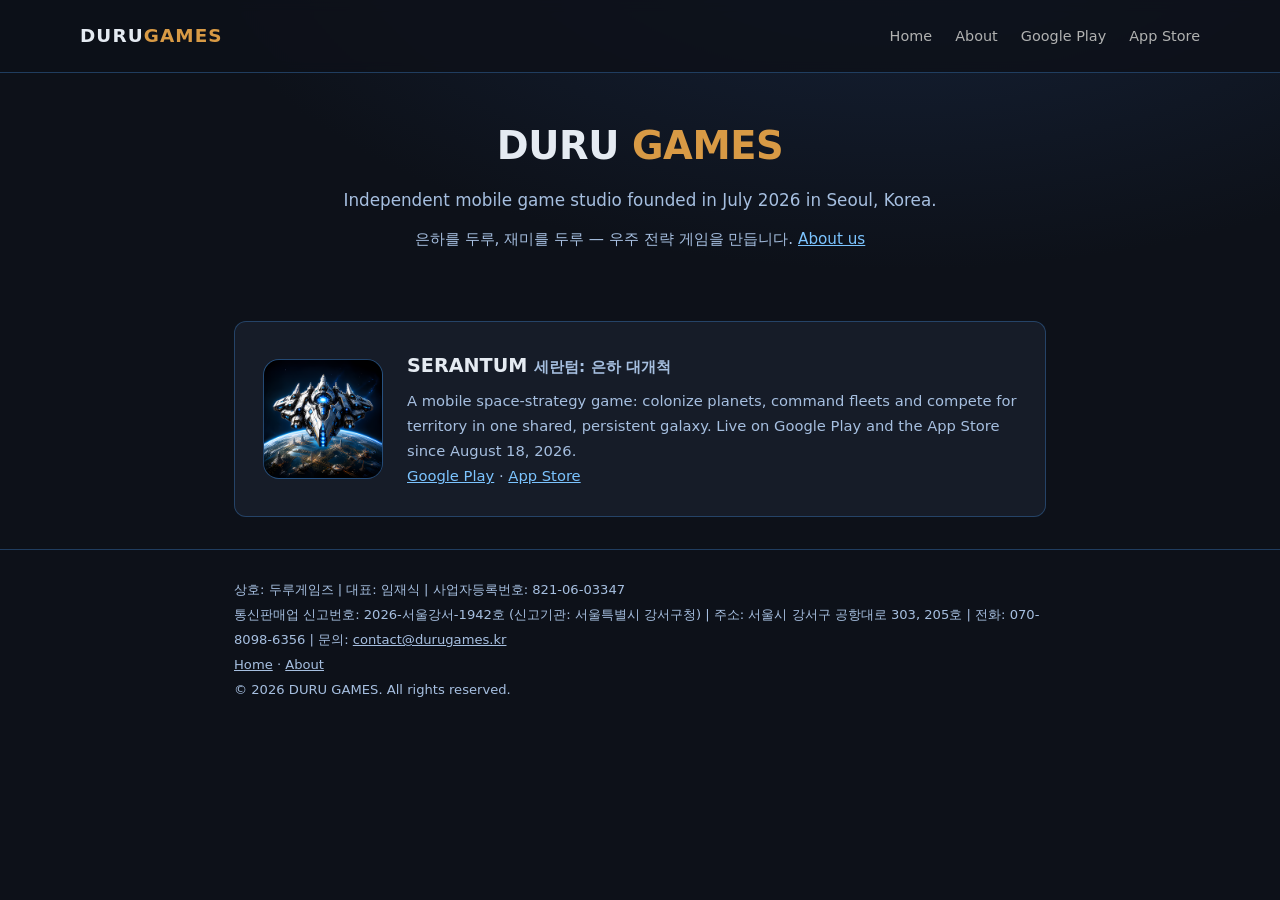
==== index.html @ 08e0bdaf "durugames.kr 정적 사이트 (About 영문·Organization JSON-LD·CNAME·sitemap·robots) — 2026-10 스냅샷 Co-Authored-B" ====
<!DOCTYPE html>
<html lang="en">
<head>
<meta charset="utf-8">
<meta name="viewport" content="width=device-width, initial-scale=1">
<title>DURU GAMES</title>
<meta name="description" content="DURU GAMES (두루게임즈) is an independent mobile game studio founded in July 2026 in Seoul, Korea. Maker of SERANTUM, a space-strategy game set in one shared galaxy.">
<link rel="canonical" href="https://durugames.kr/">
<link rel="stylesheet" href="/style.css?v=20261010">
<script type="application/ld+json">
{
  "@context": "https://schema.org",
  "@type": "Organization",
  "name": "DURU GAMES",
  "alternateName": "두루게임즈",
  "url": "https://durugames.kr/",
  "logo": "https://durugames.kr/assets/serantum-icon.png",
  "foundingDate": "2026-07",
  "foundingLocation": { "@type": "Place", "name": "Seoul, Republic of Korea" },
  "founder": { "@type": "Person", "name": "Jaesik Lim", "alternateName": "임재식" },
  "legalName": "두루게임즈",
  "taxID": "821-06-03347",
  "address": { "@type": "PostalAddress", "streetAddress": "205, 303 Gonghang-daero", "addressLocality": "Gangseo-gu", "addressRegion": "Seoul", "addressCountry": "KR" },
  "contactPoint": [ { "@type": "ContactPoint", "contactType": "business inquiries", "email": "contact@durugames.kr", "telephone": "+82-70-8098-6356" } ],
  "sameAs": [ "https://play.google.com/store/apps/details?id=com.durugames.astradominion", "https://apps.apple.com/kr/app/id6794236876", "https://github.com/durugames" ]
}
</script>
</head>
<body>
<header>
  <div class="wrap">
    <a class="logo" href="/">DURU<span>GAMES</span></a>
    <nav aria-label="Main">
      <a href="/">Home</a>
      <a href="/about/">About</a>
      <a href="https://play.google.com/store/apps/details?id=com.durugames.astradominion">Google Play</a>
      <a href="https://apps.apple.com/kr/app/id6794236876">App Store</a>
    </nav>
  </div>
</header>

<main class="wrap">
  <div class="hero">
    <h1>DURU <span style="color:var(--brand)">GAMES</span></h1>
    <p>Independent mobile game studio founded in July 2026 in Seoul, Korea.</p>
    <p style="color:var(--muted);font-size:0.95rem">은하를 두루, 재미를 두루 — 우주 전략 게임을 만듭니다. <a href="/about/">About us</a></p>
  </div>

  <div class="game-card">
    <div class="thumb"><img src="/assets/serantum-icon.png" alt="SERANTUM icon" style="width:100%;height:100%;object-fit:cover;border-radius:15px"></div>
    <div>
      <h2>SERANTUM <span style="color:var(--muted);font-size:0.8em">세란텀: 은하 대개척</span></h2>
      <p>A mobile space-strategy game: colonize planets, command fleets and compete for territory in one shared, persistent galaxy. Live on Google Play and the App Store since August 18, 2026.</p>
      <p><a href="https://play.google.com/store/apps/details?id=com.durugames.astradominion">Google Play</a> · <a href="https://apps.apple.com/kr/app/id6794236876">App Store</a></p>
    </div>
  </div>
</main>

<footer>
  <div class="wrap">
    상호: 두루게임즈 | 대표: 임재식 | 사업자등록번호: 821-06-03347<br>
    통신판매업 신고번호: 2026-서울강서-1942호 (신고기관: 서울특별시 강서구청) |
    주소: 서울시 강서구 공항대로 303, 205호 | 전화: 070-8098-6356 |
    문의: <a href="mailto:contact@durugames.kr">contact@durugames.kr</a><br>
    <a href="/">Home</a> · <a href="/about/">About</a><br>
    © 2026 DURU GAMES. All rights reserved.
  </div>
</footer>
</body>
</html>
---- style.css ----
:root {
  --bg: #0d1119;
  --bg-grad: radial-gradient(1200px 600px at 70% -10%, #16233a 0%, #0d1119 60%);
  --panel: #161c28;
  --panel-border: rgba(56, 115, 179, 0.45);
  --text: #e5ebf2;
  --muted: #a6bfe0;
  --accent: #59d9ff;
  --link: #7cc4ff;
  --brand: #d89a45; /* 세란텀 페이지 --ser-mark와 동일 — 헤더 브랜드 색 */
}

* { margin: 0; padding: 0; box-sizing: border-box; }

body {
  font-family: "Pretendard Variable", Pretendard, -apple-system, BlinkMacSystemFont,
    "Apple SD Gothic Neo", "Malgun Gothic", system-ui, sans-serif;
  background: var(--bg) var(--bg-grad) no-repeat;
  color: var(--text);
  line-height: 1.7;
  min-height: 100vh;
}

.wrap { max-width: 860px; margin: 0 auto; padding: 0 24px; }

header {
  border-bottom: 1px solid var(--panel-border);
  background: rgba(13, 17, 25, 0.85);
  backdrop-filter: blur(6px);
  position: sticky; top: 0; z-index: 10;
}
header .wrap {
  display: flex; align-items: center; justify-content: space-between;
  height: 72px;
  width: min(100% - 48px, 1120px); max-width: none; padding: 0;
}
.logo {
  font-weight: 800; font-size: 1.15rem; letter-spacing: 0.06em;
  color: var(--text); text-decoration: none;
}
.logo span { color: var(--brand); }
nav a {
  color: rgba(240, 240, 235, 0.72); text-decoration: none; font-size: 0.9rem;
  margin-left: 18px;
}
nav a:hover { color: var(--brand); }
nav a[aria-current="page"] { color: #fff; }

main { padding: 56px 0 80px; }

h1 { font-size: 1.9rem; margin-bottom: 8px; letter-spacing: -0.01em; }
.sub { color: var(--muted); margin-bottom: 40px; font-size: 0.95rem; }

h2 {
  font-size: 1.2rem; margin: 40px 0 12px;
  padding-left: 12px; border-left: 3px solid var(--accent);
}
h3 { font-size: 1.02rem; margin: 24px 0 8px; color: var(--accent); }
p, li { color: var(--text); font-size: 0.96rem; }
main p { margin-bottom: 12px; }
ul, ol { padding-left: 22px; margin-bottom: 12px; }
li { margin-bottom: 4px; }
a { color: var(--link); }
strong { color: #fff; }

.card {
  background: var(--panel); border: 1px solid var(--panel-border);
  border-radius: 10px; padding: 24px 28px; margin-bottom: 20px;
}
.card h2 { margin-top: 0; }

table {
  width: 100%; border-collapse: collapse; margin: 12px 0 20px;
  font-size: 0.9rem;
}
th, td {
  border: 1px solid rgba(56, 115, 179, 0.3);
  padding: 8px 12px; text-align: left; vertical-align: top;
}
th { background: rgba(56, 115, 179, 0.15); color: var(--muted); white-space: nowrap; }

.notice {
  border: 1px solid rgba(89, 217, 255, 0.4);
  background: rgba(89, 217, 255, 0.07);
  border-radius: 8px; padding: 14px 18px; margin: 16px 0;
  font-size: 0.92rem;
}

.btn {
  display: inline-block; background: #26527f; color: #fff;
  padding: 12px 26px; border-radius: 8px; text-decoration: none;
  border: 0; cursor: pointer; font: inherit; font-weight: 600; margin: 8px 0;
}
.btn:hover { background: #2f649b; }

.form-help, .support-note { color: var(--muted); font-size: 0.85rem; }
.support-note { margin-top: 18px; }

.deletion-dialog {
  width: min(720px, calc(100% - 40px)); max-width: none; max-height: 90dvh;
  margin: auto; padding: 0; border: 1px solid var(--panel-border); border-radius: 14px;
  background: var(--panel); color: var(--text); box-shadow: 0 24px 80px rgba(0, 0, 0, 0.65);
  overflow: hidden; color-scheme: dark;
}
.deletion-dialog::backdrop { background: rgba(4, 8, 14, 0.78); backdrop-filter: blur(4px); }
.dialog-shell { display: flex; flex-direction: column; max-height: 90dvh; }
.dialog-header {
  display: flex; align-items: flex-start; justify-content: space-between; gap: 20px;
  padding: 20px 24px 18px; border-bottom: 1px solid var(--panel-border);
  background: #131a26; flex: 0 0 auto;
}
.dialog-header span { color: var(--accent); font-size: 0.75rem; font-weight: 700; }
.dialog-header h2 { margin: 2px 0 0; padding: 0; border: 0; font-size: 1.35rem; }
.dialog-close {
  width: 42px; height: 42px; border: 1px solid var(--panel-border); border-radius: 50%;
  background: transparent; color: var(--text); cursor: pointer; font: 300 1.7rem/1 sans-serif;
  flex: 0 0 auto;
}
.dialog-close:hover { color: var(--accent); border-color: var(--accent); }
.dialog-body { padding: 22px 24px 26px; overflow-y: auto; overscroll-behavior: contain; }
.dialog-intro { color: var(--muted); font-size: 0.9rem; }

.request-form { margin-top: 20px; }
.form-grid {
  display: grid; grid-template-columns: repeat(2, minmax(0, 1fr)); gap: 16px 20px;
}
.field { display: flex; flex-direction: column; gap: 6px; }
.field.full { grid-column: 1 / -1; }
.field label, .check-field { font-size: 0.9rem; font-weight: 600; color: var(--text); }
.field small { color: var(--muted); font-size: 0.78rem; }
.field input, .field select, .field textarea {
  width: 100%; border: 1px solid var(--panel-border); border-radius: 7px;
  background: #0d1420; color: var(--text); padding: 10px 12px;
  font: inherit; line-height: 1.45;
}
.field textarea { min-height: 100px; resize: vertical; }
.field input:focus, .field select:focus, .field textarea:focus {
  outline: 2px solid rgba(89, 217, 255, 0.35); border-color: var(--accent);
}
.check-field {
  display: flex; gap: 10px; align-items: flex-start; margin-top: 18px; font-weight: 400;
}
.check-field input { margin-top: 6px; flex: 0 0 auto; }
.form-actions { display: flex; align-items: center; gap: 14px; margin-top: 18px; flex-wrap: wrap; }
.form-actions .btn:disabled { cursor: wait; opacity: 0.6; }
.form-status { min-height: 1.5em; color: var(--muted); font-size: 0.9rem; }
.form-status.ok { color: #7ee3a1; }
.form-status.error { color: #ff9393; }

.hero { text-align: center; padding: 40px 0 24px; }
.hero h1 { font-size: 2.4rem; }
.hero p { color: var(--muted); font-size: 1.05rem; }

.game-card {
  display: flex; gap: 24px; align-items: center;
  background: var(--panel); border: 1px solid var(--panel-border);
  border-radius: 12px; padding: 28px; margin: 32px 0;
}
.game-card .thumb {
  width: 120px; height: 120px; border-radius: 16px; flex-shrink: 0;
  background: linear-gradient(135deg, #1b3a5c, #0e1a2b);
  border: 1px solid var(--panel-border);
  display: flex; align-items: center; justify-content: center;
  font-size: 2.4rem;
}
.game-card h2 { border: none; padding: 0; margin: 0 0 6px; }
.game-card p { color: var(--muted); font-size: 0.92rem; margin: 0; }

footer {
  border-top: 1px solid var(--panel-border);
  padding: 28px 0 40px; color: var(--muted); font-size: 0.82rem;
}
footer .wrap { line-height: 1.9; }
footer a { color: var(--muted); }

.placeholder { color: #e8b34b; }

@media (max-width: 600px) {
  nav a { margin-left: 12px; font-size: 0.82rem; }
  nav a:nth-child(n + 3) { display: none; } /* 세란텀 페이지와 동일 규칙 — 모바일은 앞 2개만 */
  .game-card { flex-direction: column; text-align: center; }
  .form-grid { grid-template-columns: 1fr; }
  .field.full { grid-column: auto; }
  .deletion-dialog { width: calc(100% - 16px); max-height: calc(100dvh - 16px); border-radius: 12px; }
  .dialog-shell { max-height: calc(100dvh - 16px); }
  .dialog-header { padding: 15px 16px 14px; }
  .dialog-header h2 { font-size: 1.15rem; }
  .dialog-close { width: 40px; height: 40px; }
  .dialog-body { padding: 16px 16px 20px; }
  .request-form { margin-top: 16px; }
  .form-grid { gap: 14px; }
  .form-actions { align-items: stretch; }
  .form-actions .btn, .form-status { width: 100%; }
  .delete-page .card > .btn { width: 100%; text-align: center; }
  h1 { font-size: 1.5rem; }
  .hero h1 { font-size: 1.9rem; }
}
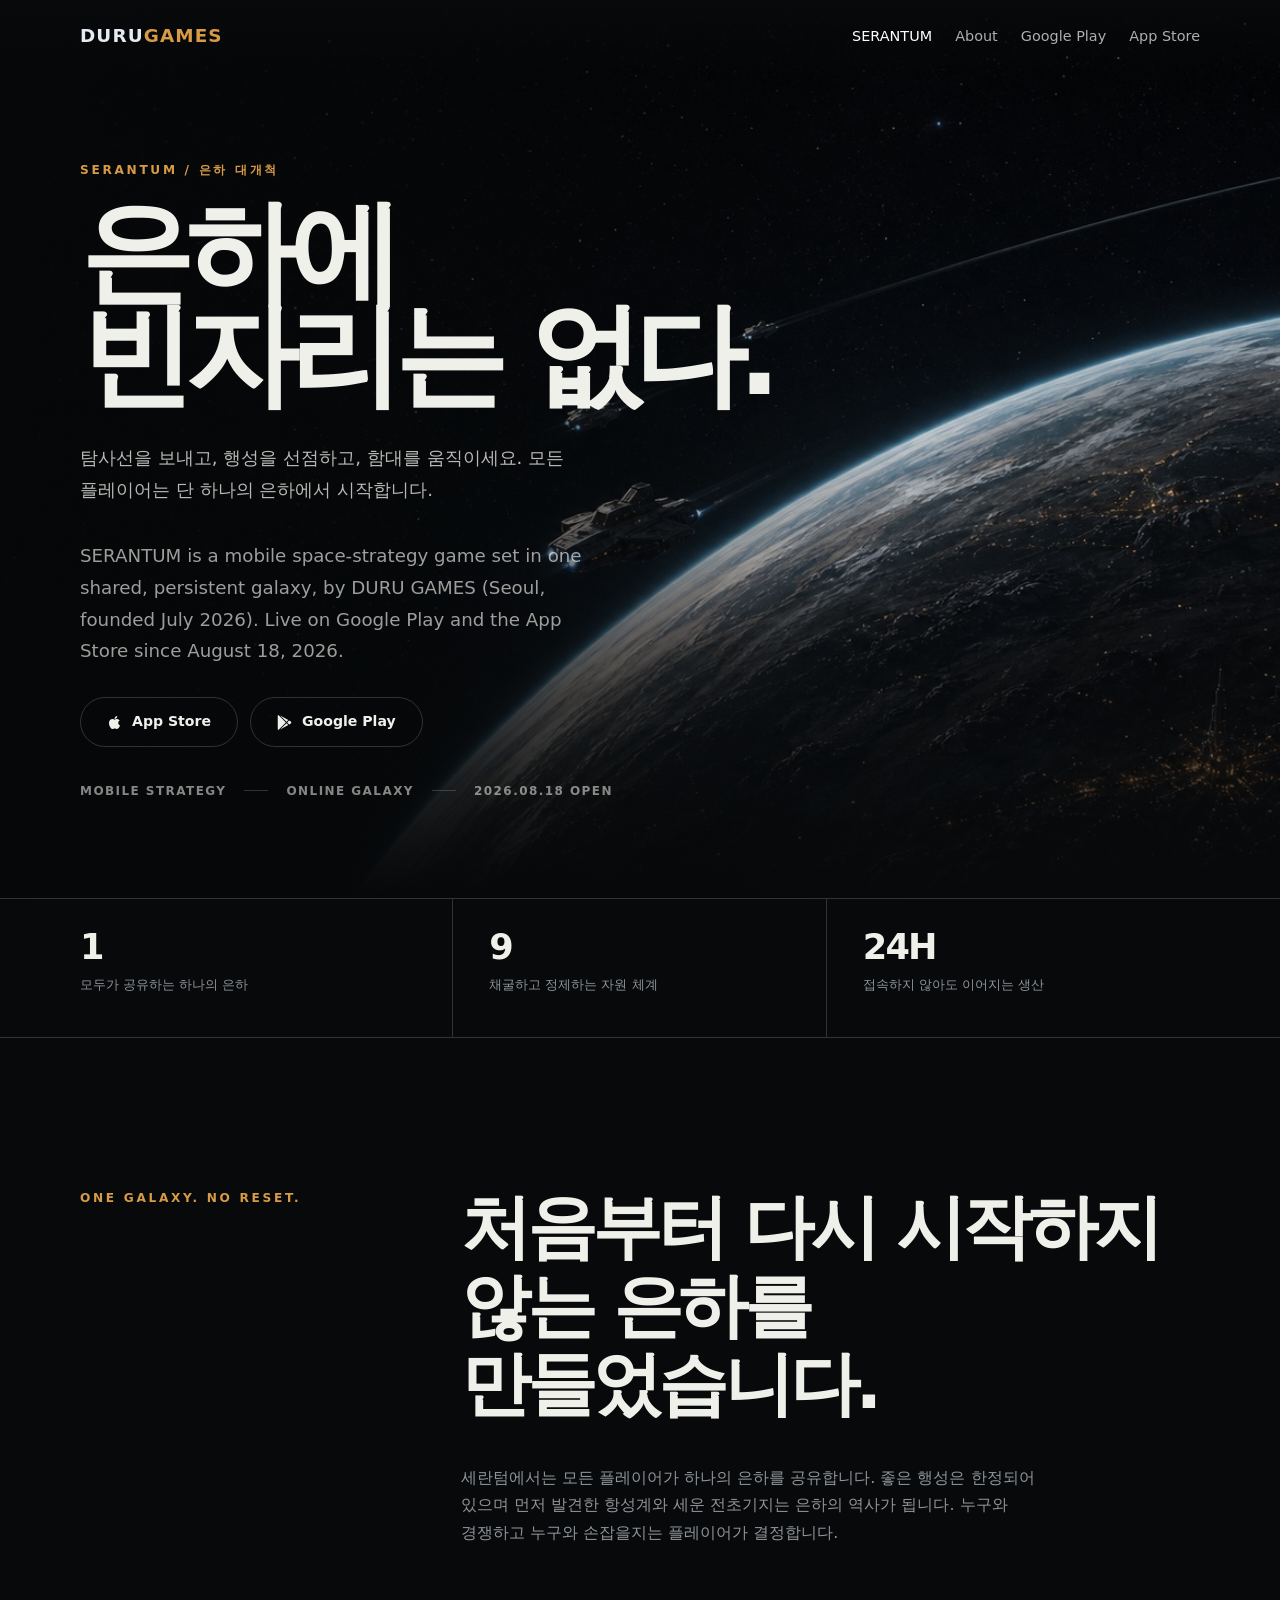
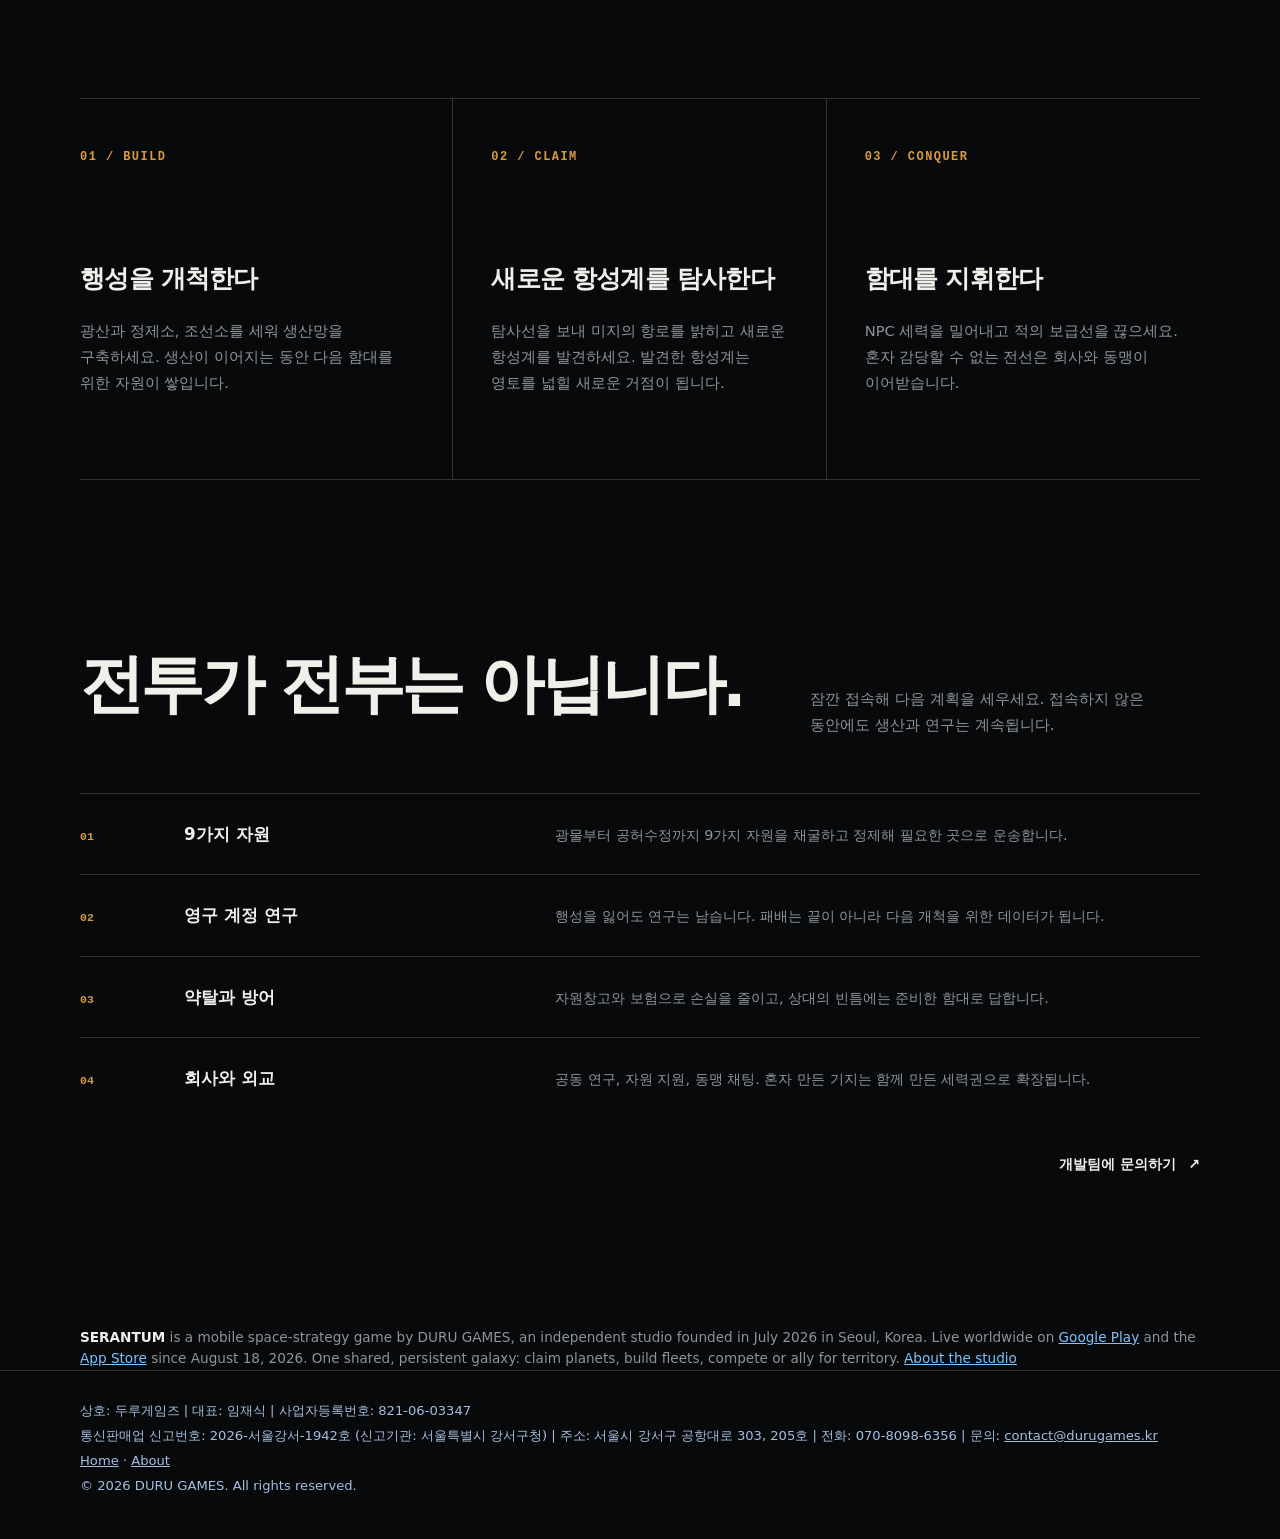
==== commit e4aa0dcf: "feat(index): 메인을 SERANTUM 제품 랜딩으로 교체 (영문 리드·스토어 링크·VideoGame JSON-LD·.kr 연락처), 외부 경로 정리 Co-Authored-" ====
--- a/index.html
+++ b/index.html
@@ -1,37 +1,332 @@
 <!DOCTYPE html>
-<html lang="en">
+<html lang="ko">
 <head>
 <meta charset="utf-8">
 <meta name="viewport" content="width=device-width, initial-scale=1">
-<title>DURU GAMES</title>
-<meta name="description" content="DURU GAMES (두루게임즈) is an independent mobile game studio founded in July 2026 in Seoul, Korea. Maker of SERANTUM, a space-strategy game set in one shared galaxy.">
+<meta name="theme-color" content="#07090b">
+<title>SERANTUM | DURU GAMES</title>
+<meta name="description" content="하나의 은하, 한정된 좌표. 행성을 개척하고 함대를 이끄는 모바일 우주 전략 게임 세란텀. | SERANTUM is a live mobile space-strategy game by DURU GAMES (Seoul, Korea, founded July 2026), released worldwide on Google Play and the App Store on August 18, 2026.">
 <link rel="canonical" href="https://durugames.kr/">
-<link rel="stylesheet" href="/style.css?v=20261010">
 <script type="application/ld+json">
 {
   "@context": "https://schema.org",
-  "@type": "Organization",
-  "name": "DURU GAMES",
-  "alternateName": "두루게임즈",
+  "@type": "VideoGame",
+  "name": "SERANTUM",
+  "alternateName": "세란텀: 은하 대개척",
   "url": "https://durugames.kr/",
-  "logo": "https://durugames.kr/assets/serantum-icon.png",
-  "foundingDate": "2026-07",
-  "foundingLocation": { "@type": "Place", "name": "Seoul, Republic of Korea" },
-  "founder": { "@type": "Person", "name": "Jaesik Lim", "alternateName": "임재식" },
-  "legalName": "두루게임즈",
-  "taxID": "821-06-03347",
-  "address": { "@type": "PostalAddress", "streetAddress": "205, 303 Gonghang-daero", "addressLocality": "Gangseo-gu", "addressRegion": "Seoul", "addressCountry": "KR" },
-  "contactPoint": [ { "@type": "ContactPoint", "contactType": "business inquiries", "email": "contact@durugames.kr", "telephone": "+82-70-8098-6356" } ],
-  "sameAs": [ "https://play.google.com/store/apps/details?id=com.durugames.astradominion", "https://apps.apple.com/kr/app/id6794236876", "https://github.com/durugames" ]
+  "image": "https://durugames.kr/assets/serantum-hero.jpg",
+  "description": "A mobile space-strategy game: colonize planets, command fleets and compete for territory in one shared, persistent galaxy.",
+  "applicationCategory": "Game",
+  "genre": "Strategy",
+  "operatingSystem": "Android, iOS",
+  "datePublished": "2026-08-18",
+  "inLanguage": "ko",
+  "sameAs": ["https://play.google.com/store/apps/details?id=com.durugames.astradominion", "https://apps.apple.com/kr/app/id6794236876"],
+  "publisher": { "@type": "Organization", "name": "DURU GAMES", "alternateName": "두루게임즈", "url": "https://durugames.kr/", "foundingDate": "2026-07", "foundingLocation": { "@type": "Place", "name": "Seoul, Republic of Korea" } }
 }
 </script>
+<meta property="og:title" content="세란텀: 은하 대개척">
+<meta property="og:description" content="하나의 은하, 한정된 좌표. 먼저 발견하고 먼저 차지하세요.">
+<meta property="og:image" content="https://durugames.kr/assets/serantum-hero.jpg">
+<link rel="preload" as="image" href="/assets/serantum-hero.jpg" fetchpriority="high">
+<link rel="stylesheet" href="/style.css?v=20260812">
+<style>
+:root {
+  --ser-bg: #07090b;
+  --ser-ink: #f0f0eb;
+  --ser-dim: #8f9498;
+  --ser-line: rgba(240, 240, 235, 0.18);
+  --ser-mark: #d89a45;
+}
+
+body {
+  background-color: var(--ser-bg);
+  background-image: linear-gradient(rgba(7, 9, 11, 0.06), rgba(7, 9, 11, 0.18)), url("/assets/serantum-sections-v2.jpg");
+  background-position: center;
+  background-size: cover;
+  background-attachment: fixed;
+  background-repeat: no-repeat;
+  color: var(--ser-ink);
+  word-break: keep-all;
+  overflow-wrap: break-word;
+}
+
+main { padding: 0; }
+
+header {
+  position: absolute;
+  inset: 0 0 auto;
+  z-index: 10;
+  border: 0;
+  background: linear-gradient(#07090b, transparent);
+  backdrop-filter: none;
+}
+
+header .wrap,
+.serantum-shell {
+  width: min(100% - 48px, 1120px);
+  max-width: none;
+  margin-inline: auto;
+  padding: 0;
+}
+
+header .wrap { height: 72px; }
+.logo span, nav a:hover { color: var(--ser-mark); }
+nav a { color: rgba(240, 240, 235, 0.72); }
+nav a[aria-current="page"] { color: #fff; }
+
+.game-hero {
+  position: relative;
+  min-height: min(880px, 100svh);
+  display: flex;
+  align-items: flex-end;
+  overflow: hidden;
+  isolation: isolate;
+}
+
+.game-hero::after {
+  content: "";
+  position: absolute;
+  inset: 0;
+  z-index: -1;
+  background:
+    linear-gradient(90deg, rgba(5, 7, 8, 0.94) 0%, rgba(5, 7, 8, 0.62) 37%, rgba(5, 7, 8, 0.06) 72%),
+    linear-gradient(0deg, var(--ser-bg) 0%, transparent 38%);
+}
+
+.game-hero__art {
+  position: absolute;
+  inset: 0;
+  z-index: -2;
+  width: 100%;
+  height: 100%;
+  object-fit: cover;
+  object-position: 58% center;
+}
+
+.game-hero__content { padding: 160px 0 96px; }
+
+.eyebrow {
+  margin: 0 0 20px;
+  color: var(--ser-mark);
+  font-size: 0.76rem;
+  font-weight: 700;
+  letter-spacing: 0.22em;
+  text-transform: uppercase;
+}
+
+.game-hero h1 {
+  max-width: 780px;
+  margin: 0;
+  font-size: clamp(3.5rem, 8.8vw, 7.5rem);
+  font-weight: 800;
+  line-height: 0.92;
+  letter-spacing: -0.075em;
+}
+
+.game-hero__lead {
+  max-width: 520px;
+  margin: 34px 0 0;
+  color: rgba(240, 240, 235, 0.76);
+  font-size: clamp(1rem, 1.8vw, 1.14rem);
+  line-height: 1.75;
+}
+
+.game-hero__link {
+  display: inline-flex;
+  gap: 14px;
+  align-items: center;
+  margin-top: 26px;
+  padding: 10px 0;
+  border-bottom: 1px solid var(--ser-line);
+  color: var(--ser-ink);
+  font-size: 0.86rem;
+  font-weight: 650;
+  text-decoration: none;
+}
+
+.game-hero__link:hover { color: var(--ser-mark); }
+
+.store-links {
+  display: flex;
+  gap: 12px;
+  margin-top: 30px;
+}
+
+.store-links a {
+  display: inline-flex;
+  align-items: center;
+  gap: 10px;
+  padding: 12px 26px;
+  border: 1px solid var(--ser-line);
+  border-radius: 999px;
+  color: var(--ser-ink);
+  font-size: 0.88rem;
+  font-weight: 650;
+  text-decoration: none;
+}
+
+.store-links a:hover {
+  border-color: var(--ser-mark);
+  color: var(--ser-mark);
+}
+
+.store-links svg { width: 15px; height: 15px; fill: currentColor; }
+
+.systems__contact {
+  display: flex;
+  justify-content: flex-end;
+  align-items: center;
+  gap: 12px;
+  margin-top: 34px;
+  color: var(--ser-ink);
+  font-size: 0.88rem;
+  font-weight: 650;
+  text-decoration: none;
+}
+
+.systems__contact:hover { color: var(--ser-mark); }
+
+.game-hero__meta {
+  display: flex;
+  gap: 18px;
+  align-items: center;
+  margin-top: 34px;
+  color: rgba(240, 240, 235, 0.55);
+  font-size: 0.75rem;
+  font-weight: 650;
+  letter-spacing: 0.12em;
+}
+
+.game-hero__meta span + span::before {
+  content: "";
+  display: inline-block;
+  width: 24px;
+  height: 1px;
+  margin: 0 18px 4px 0;
+  background: var(--ser-line);
+}
+
+.signal-strip {
+  border-block: 1px solid var(--ser-line);
+}
+
+.signal-strip .serantum-shell {
+  display: grid;
+  grid-template-columns: repeat(3, 1fr);
+}
+
+.signal {
+  min-height: 138px;
+  padding: 30px 36px;
+  border-right: 1px solid var(--ser-line);
+}
+
+.signal:first-child { padding-left: 0; }
+.signal:last-child { padding-right: 0; border-right: 0; }
+.signal b { display: block; font-size: 2.2rem; line-height: 1; letter-spacing: -0.05em; }
+.signal span { display: block; margin-top: 10px; color: var(--ser-dim); font-size: 0.8rem; }
+
+.statement {
+  display: grid;
+  grid-template-columns: 0.6fr 1.4fr;
+  gap: 64px;
+  padding: 150px 0 140px;
+}
+
+.statement h2 {
+  max-width: 790px;
+  margin: 0;
+  padding: 0;
+  border: 0;
+  font-size: clamp(2.4rem, 5.5vw, 4.8rem);
+  line-height: 1.12;
+  letter-spacing: -0.06em;
+}
+
+.statement h2 em { color: var(--ser-mark); font-style: normal; }
+.statement__body { max-width: 590px; margin-top: 40px; color: var(--ser-dim); font-size: 1rem; }
+
+.chapters {
+  display: grid;
+  grid-template-columns: repeat(3, 1fr);
+  border-block: 1px solid var(--ser-line);
+}
+
+.chapter {
+  min-height: 380px;
+  padding: 42px 38px 48px;
+  border-right: 1px solid var(--ser-line);
+}
+
+.chapter:first-child { padding-left: 0; }
+.chapter:last-child { padding-right: 0; border-right: 0; }
+.chapter__number { color: var(--ser-mark); font: 600 0.75rem/1 ui-monospace, SFMono-Regular, Menlo, monospace; letter-spacing: 0.12em; }
+.chapter h3 { margin: 90px 0 18px; color: var(--ser-ink); font-size: 1.55rem; letter-spacing: -0.03em; }
+.chapter p { margin: 0; color: var(--ser-dim); font-size: 0.92rem; line-height: 1.75; }
+
+.systems { padding: 150px 0; }
+.systems__head { display: flex; justify-content: space-between; gap: 32px; align-items: end; margin-bottom: 54px; }
+.systems h2 { margin: 0; padding: 0; border: 0; font-size: clamp(2.2rem, 5vw, 4rem); letter-spacing: -0.055em; }
+.systems__head p { max-width: 390px; margin: 0; color: var(--ser-dim); }
+
+.system {
+  display: grid;
+  grid-template-columns: 80px 0.7fr 1.3fr;
+  gap: 24px;
+  align-items: baseline;
+  padding: 26px 0;
+  border-top: 1px solid var(--ser-line);
+}
+
+.system:last-child { border-bottom: 1px solid var(--ser-line); }
+.system__index { color: var(--ser-mark); font: 600 0.72rem/1 ui-monospace, SFMono-Regular, Menlo, monospace; }
+.system h3 { margin: 0; color: var(--ser-ink); font-size: 1.05rem; }
+.system p { margin: 0; color: var(--ser-dim); font-size: 0.9rem; }
+
+footer { border-color: var(--ser-line); }
+footer .wrap { width: min(100% - 48px, 1120px); max-width: none; padding: 0; }
+footer .production-note { margin: 12px 0 0; color: var(--ser-dim); font-size: 0.72rem; }
+
+@media (max-width: 760px) {
+  header .wrap,
+  .serantum-shell,
+  footer .wrap { width: min(100% - 36px, 1120px); }
+  header .wrap { height: 64px; }
+  nav a { margin-left: 14px; }
+  nav a:nth-child(n + 3) { display: none; }
+  .game-hero { min-height: 720px; }
+  .game-hero::after { background: linear-gradient(0deg, var(--ser-bg) 2%, rgba(5, 7, 8, 0.2) 67%, rgba(5, 7, 8, 0.68) 100%); }
+  .game-hero__art { object-position: 68% center; }
+  .game-hero__content { padding: 130px 0 72px; }
+  .game-hero h1 { max-width: 520px; font-size: clamp(3.15rem, 15vw, 5.2rem); }
+  .game-hero__lead { max-width: 440px; }
+  .game-hero__meta { flex-wrap: wrap; gap: 10px 14px; }
+  .game-hero__meta span + span::before { width: 14px; margin-right: 14px; }
+  .signal-strip .serantum-shell { grid-template-columns: 1fr; }
+  .signal, .signal:first-child, .signal:last-child { min-height: auto; padding: 22px 0; border-right: 0; border-bottom: 1px solid var(--ser-line); }
+  .signal:last-child { border-bottom: 0; }
+  .signal b { font-size: 1.7rem; }
+  .statement { grid-template-columns: 1fr; gap: 28px; padding: 100px 0; }
+  .statement__body { margin-top: 26px; }
+  .chapters { grid-template-columns: 1fr; }
+  .chapter, .chapter:first-child, .chapter:last-child { min-height: auto; padding: 34px 0 40px; border-right: 0; border-bottom: 1px solid var(--ser-line); }
+  .chapter:last-child { border-bottom: 0; }
+  .chapter h3 { margin: 48px 0 14px; }
+  .systems { padding: 100px 0; }
+  .systems__head { display: block; }
+  .systems__head p { margin-top: 20px; }
+  .system { grid-template-columns: 46px 1fr; gap: 10px 16px; }
+  .system p { grid-column: 2; }
+}
+</style>
 </head>
 <body>
 <header>
   <div class="wrap">
     <a class="logo" href="/">DURU<span>GAMES</span></a>
     <nav aria-label="Main">
-      <a href="/">Home</a>
+      <a href="/" aria-current="page">SERANTUM</a>
       <a href="/about/">About</a>
       <a href="https://play.google.com/store/apps/details?id=com.durugames.astradominion">Google Play</a>
       <a href="https://apps.apple.com/kr/app/id6794236876">App Store</a>
@@ -39,21 +334,96 @@
   </div>
 </header>
 
-<main class="wrap">
-  <div class="hero">
-    <h1>DURU <span style="color:var(--brand)">GAMES</span></h1>
-    <p>Independent mobile game studio founded in July 2026 in Seoul, Korea.</p>
-    <p style="color:var(--muted);font-size:0.95rem">은하를 두루, 재미를 두루 — 우주 전략 게임을 만듭니다. <a href="/about/">About us</a></p>
-  </div>
-
-  <div class="game-card">
-    <div class="thumb"><img src="/assets/serantum-icon.png" alt="SERANTUM icon" style="width:100%;height:100%;object-fit:cover;border-radius:15px"></div>
+<main>
+  <section class="game-hero" aria-labelledby="serantum-title">
+    <img class="game-hero__art" src="/assets/serantum-hero.jpg" alt="개척 행성 궤도로 진입하는 세 척의 함선" width="1915" height="821" fetchpriority="high">
+    <div class="serantum-shell game-hero__content">
+      <p class="eyebrow">SERANTUM / 은하 대개척</p>
+      <h1 id="serantum-title">은하에<br>빈자리는 없다.</h1>
+      <p class="game-hero__lead">탐사선을 보내고, 행성을 선점하고, 함대를 움직이세요. 모든 플레이어는 단 하나의 은하에서 시작합니다.</p>
+      <p class="game-hero__lead" lang="en" style="opacity:.85">SERANTUM is a mobile space-strategy game set in one shared, persistent galaxy, by DURU GAMES (Seoul, founded July 2026). Live on Google Play and the App Store since August 18, 2026.</p>
+      <!-- 스토어 아이콘: Font Awesome Free brands (CC BY 4.0) -->
+      <div class="store-links" aria-label="스토어 링크">
+        <a href="https://apps.apple.com/kr/app/id6794236876"><svg viewBox="0 0 384 512" aria-hidden="true"><path d="M318.7 268.7c-.2-36.7 16.4-64.4 50-84.8-18.8-26.9-47.2-41.7-84.7-44.6-35.5-2.8-74.3 20.7-88.5 20.7-15 0-49.4-19.7-76.4-19.7C63.3 141.2 4 184.8 4 273.5q0 39.3 14.4 81.2c12.8 36.7 59 126.7 107.2 125.2 25.2-.6 43-17.9 75.8-17.9 31.8 0 48.3 17.9 76.4 17.9 48.6-.7 90.4-82.5 102.6-119.3-65.2-30.7-61.7-90-61.7-91.9zm-56.6-164.2c27.3-32.4 24.8-61.9 24-72.5-24.1 1.4-52 16.4-67.9 34.9-17.5 19.8-27.8 44.3-25.6 71.9 26.1 2 49.9-11.4 69.5-34.3z"/></svg><span>App Store</span></a>
+        <a href="https://play.google.com/store/apps/details?id=com.durugames.astradominion"><svg viewBox="0 0 512 512" aria-hidden="true"><path d="M325.3 234.3L104.6 13l280.8 161.2-60.1 60.1zM47 0C34 6.8 25.3 19.2 25.3 35.3v441.3c0 16.1 8.7 28.5 21.7 35.3l256.6-256L47 0zm425.2 225.6l-58.9-34.1-65.7 64.5 65.7 64.5 60.1-34.1c18-14.3 18-46.5-1.2-60.8zM104.6 499l280.8-161.2-60.1-60.1L104.6 499z"/></svg><span>Google Play</span></a>
+      </div>
+      <div class="game-hero__meta" aria-label="게임 정보">
+        <span>MOBILE STRATEGY</span>
+        <span>ONLINE GALAXY</span>
+        <span>2026.08.18 OPEN</span>
+      </div>
+    </div>
+  </section>
+
+  <section class="signal-strip" aria-label="핵심 규모">
+    <div class="serantum-shell">
+      <div class="signal"><b>1</b><span>모두가 공유하는 하나의 은하</span></div>
+      <div class="signal"><b>9</b><span>채굴하고 정제하는 자원 체계</span></div>
+      <div class="signal"><b>24H</b><span>접속하지 않아도 이어지는 생산</span></div>
+    </div>
+  </section>
+
+  <section class="serantum-shell statement" aria-labelledby="statement-title">
+    <p class="eyebrow">ONE GALAXY. NO RESET.</p>
     <div>
-      <h2>SERANTUM <span style="color:var(--muted);font-size:0.8em">세란텀: 은하 대개척</span></h2>
-      <p>A mobile space-strategy game: colonize planets, command fleets and compete for territory in one shared, persistent galaxy. Live on Google Play and the App Store since August 18, 2026.</p>
-      <p><a href="https://play.google.com/store/apps/details?id=com.durugames.astradominion">Google Play</a> · <a href="https://apps.apple.com/kr/app/id6794236876">App Store</a></p>
-    </div>
-  </div>
+      <h2 id="statement-title">처음부터 다시 시작하지 않는 은하를 만들었습니다.</h2>
+      <p class="statement__body">세란텀에서는 모든 플레이어가 하나의 은하를 공유합니다. 좋은 행성은 한정되어 있으며 먼저 발견한 항성계와 세운 전초기지는 은하의 역사가 됩니다. 누구와 경쟁하고 누구와 손잡을지는 플레이어가 결정합니다.</p>
+    </div>
+  </section>
+
+  <section class="serantum-shell chapters" aria-label="주요 플레이">
+    <article class="chapter">
+      <span class="chapter__number">01 / BUILD</span>
+      <h3>행성을 개척한다</h3>
+      <p>광산과 정제소, 조선소를 세워 생산망을 구축하세요. 생산이 이어지는 동안 다음 함대를 위한 자원이 쌓입니다.</p>
+    </article>
+    <article class="chapter">
+      <span class="chapter__number">02 / CLAIM</span>
+      <h3>새로운 항성계를 탐사한다</h3>
+      <p>탐사선을 보내 미지의 항로를 밝히고 새로운 항성계를 발견하세요. 발견한 항성계는 영토를 넓힐 새로운 거점이 됩니다.</p>
+    </article>
+    <article class="chapter">
+      <span class="chapter__number">03 / CONQUER</span>
+      <h3>함대를 지휘한다</h3>
+      <p>NPC 세력을 밀어내고 적의 보급선을 끊으세요. 혼자 감당할 수 없는 전선은 회사와 동맹이 이어받습니다.</p>
+    </article>
+  </section>
+
+  <section class="serantum-shell systems" aria-labelledby="systems-title">
+    <div class="systems__head">
+      <h2 id="systems-title">전투가 전부는 아닙니다.</h2>
+      <p>잠깐 접속해 다음 계획을 세우세요. 접속하지 않은 동안에도 생산과 연구는 계속됩니다.</p>
+    </div>
+    <div class="system">
+      <span class="system__index">01</span>
+      <h3>9가지 자원</h3>
+      <p>광물부터 공허수정까지 9가지 자원을 채굴하고 정제해 필요한 곳으로 운송합니다.</p>
+    </div>
+    <div class="system">
+      <span class="system__index">02</span>
+      <h3>영구 계정 연구</h3>
+      <p>행성을 잃어도 연구는 남습니다. 패배는 끝이 아니라 다음 개척을 위한 데이터가 됩니다.</p>
+    </div>
+    <div class="system">
+      <span class="system__index">03</span>
+      <h3>약탈과 방어</h3>
+      <p>자원창고와 보험으로 손실을 줄이고, 상대의 빈틈에는 준비한 함대로 답합니다.</p>
+    </div>
+    <div class="system">
+      <span class="system__index">04</span>
+      <h3>회사와 외교</h3>
+      <p>공동 연구, 자원 지원, 동맹 채팅. 혼자 만든 기지는 함께 만든 세력권으로 확장됩니다.</p>
+    </div>
+    <a class="systems__contact" href="mailto:contact@durugames.kr"><span>개발팀에 문의하기</span><span aria-hidden="true">↗</span></a>
+  </section>
+  <section class="serantum-shell" lang="en" aria-label="For international players" style="padding-top:0">
+    <p style="color:var(--ser-dim);font-size:0.85rem;line-height:1.6;margin:0">
+      <strong style="color:var(--ser-ink);font-weight:600">SERANTUM</strong> is a mobile space-strategy game by DURU GAMES, an independent studio founded in July 2026 in Seoul, Korea.
+      Live worldwide on <a href="https://play.google.com/store/apps/details?id=com.durugames.astradominion">Google Play</a> and the
+      <a href="https://apps.apple.com/kr/app/id6794236876">App Store</a> since August 18, 2026. One shared, persistent galaxy: claim planets, build fleets, compete or ally for territory.
+      <a href="/about/">About the studio</a>
+    </p>
+  </section>
 </main>
 
 <footer>
